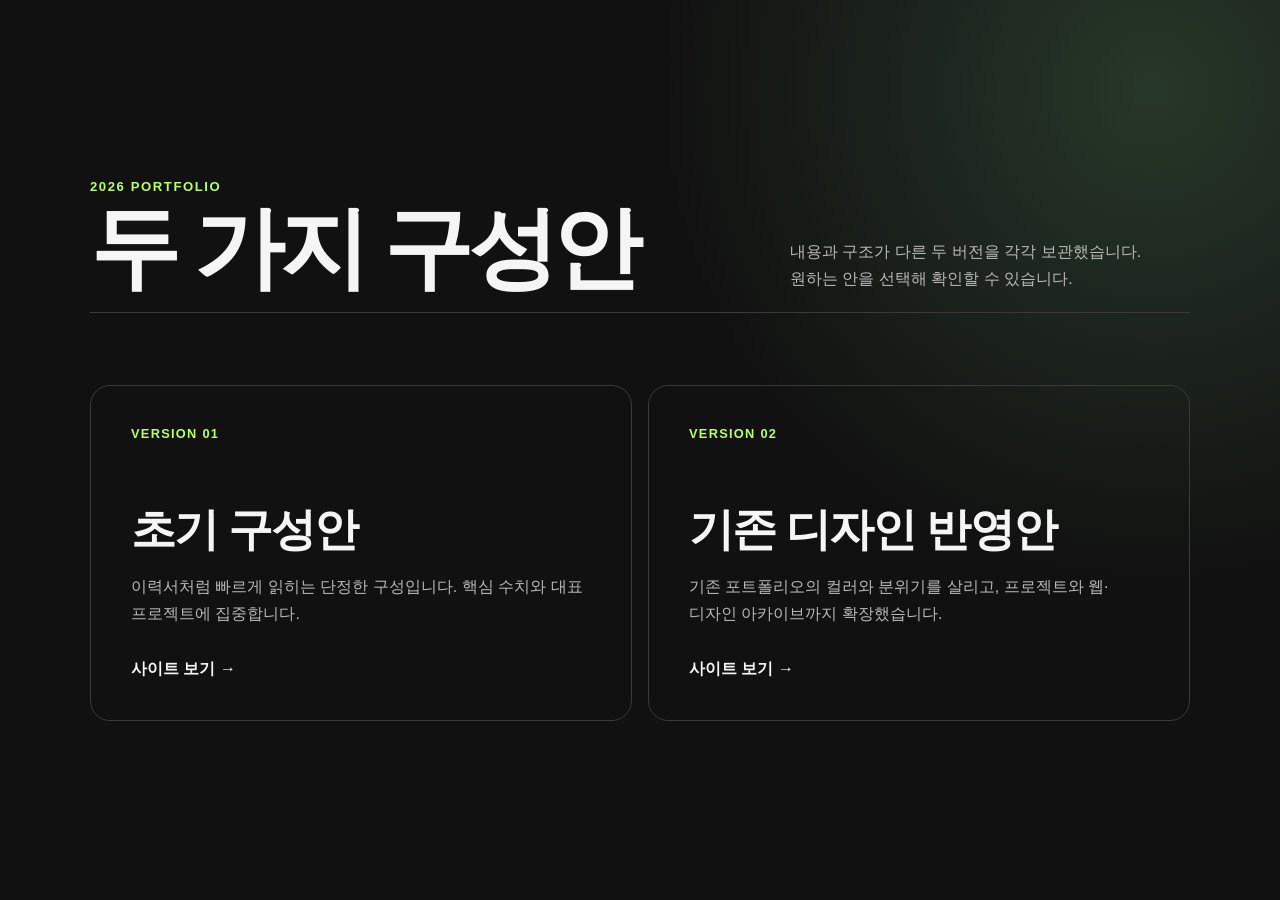
==== index.html @ 66e226ad "2026 포트폴리오 비교 버전 구성" ====
<!doctype html>
<html lang="ko">
<head>
  <meta charset="UTF-8">
  <meta name="viewport" content="width=device-width, initial-scale=1">
  <meta name="description" content="김소령의 2026 포트폴리오 시안 두 가지를 비교합니다.">
  <meta name="theme-color" content="#111111">
  <title>김소령 · 2026 포트폴리오 비교</title>
  <link rel="icon" type="image/svg+xml" href="data:image/svg+xml,%3Csvg xmlns='http://www.w3.org/2000/svg' viewBox='0 0 32 32'%3E%3Crect width='32' height='32' rx='7' fill='%23111111'/%3E%3Cpath d='M8 8h5v7l6-7h6l-8 9 8 7h-7l-5-5v5H8z' fill='%23b9ff66'/%3E%3C/svg%3E">
  <style>
    :root {
      color-scheme: dark;
      font-family: Pretendard, "Noto Sans KR", "Apple SD Gothic Neo", Arial, sans-serif;
      background: #111;
      color: #f5f5f5;
    }

    * { box-sizing: border-box; }

    body {
      min-height: 100vh;
      margin: 0;
      padding: clamp(1.5rem, 5vw, 5rem);
      display: grid;
      place-items: center;
      background: radial-gradient(circle at 90% 10%, #273729 0, transparent 35%), #111;
    }

    main { width: min(1100px, 100%); }

    header {
      display: flex;
      align-items: end;
      justify-content: space-between;
      gap: 2rem;
      margin-bottom: clamp(2rem, 6vw, 4.5rem);
      padding-bottom: 1.25rem;
      border-bottom: 1px solid #3a3a3a;
    }

    .label {
      margin: 0 0 .7rem;
      color: #b9ff66;
      font-size: .82rem;
      font-weight: 800;
      letter-spacing: .12em;
    }

    h1 {
      margin: 0;
      font-size: clamp(2.4rem, 7vw, 6rem);
      line-height: .98;
      letter-spacing: -.06em;
    }

    header > p {
      max-width: 25rem;
      margin: 0;
      color: #b8b8b8;
      line-height: 1.7;
      word-break: keep-all;
    }

    .versions {
      display: grid;
      grid-template-columns: repeat(2, minmax(0, 1fr));
      gap: 1rem;
    }

    .version {
      min-height: 21rem;
      padding: clamp(1.5rem, 4vw, 2.5rem);
      display: flex;
      flex-direction: column;
      border: 1px solid #3a3a3a;
      border-radius: 1.25rem;
      color: inherit;
      text-decoration: none;
      transition: transform .18s ease, border-color .18s ease, background-color .18s ease;
    }

    .version:hover,
    .version:focus-visible {
      transform: translateY(-4px);
      border-color: #b9ff66;
      background: #181d17;
      outline: none;
    }

    .version-number {
      margin: 0 0 auto;
      color: #b9ff66;
      font-size: .8rem;
      font-weight: 800;
      letter-spacing: .1em;
    }

    h2 {
      margin: 2rem 0 .8rem;
      font-size: clamp(1.6rem, 4vw, 2.8rem);
      letter-spacing: -.04em;
    }

    .version p:not(.version-number) {
      margin: 0;
      color: #b8b8b8;
      line-height: 1.7;
      word-break: keep-all;
    }

    .open {
      margin-top: 2rem;
      color: #f5f5f5;
      font-weight: 700;
    }

    @media (max-width: 720px) {
      header { align-items: start; flex-direction: column; }
      .versions { grid-template-columns: 1fr; }
      .version { min-height: 17rem; }
    }

    @media (prefers-reduced-motion: reduce) {
      .version { transition: none; }
    }
  </style>
</head>
<body>
  <main>
    <header>
      <div>
        <p class="label">2026 PORTFOLIO</p>
        <h1>두 가지 구성안</h1>
      </div>
      <p>내용과 구조가 다른 두 버전을 각각 보관했습니다. 원하는 안을 선택해 확인할 수 있습니다.</p>
    </header>

    <section class="versions" aria-label="포트폴리오 버전 선택">
      <a class="version" href="initial/">
        <p class="version-number">VERSION 01</p>
        <h2>초기 구성안</h2>
        <p>이력서처럼 빠르게 읽히는 단정한 구성입니다. 핵심 수치와 대표 프로젝트에 집중합니다.</p>
        <span class="open">사이트 보기 →</span>
      </a>

      <a class="version" href="classic/">
        <p class="version-number">VERSION 02</p>
        <h2>기존 디자인 반영안</h2>
        <p>기존 포트폴리오의 컬러와 분위기를 살리고, 프로젝트와 웹·디자인 아카이브까지 확장했습니다.</p>
        <span class="open">사이트 보기 →</span>
      </a>
    </section>
  </main>
</body>
</html>
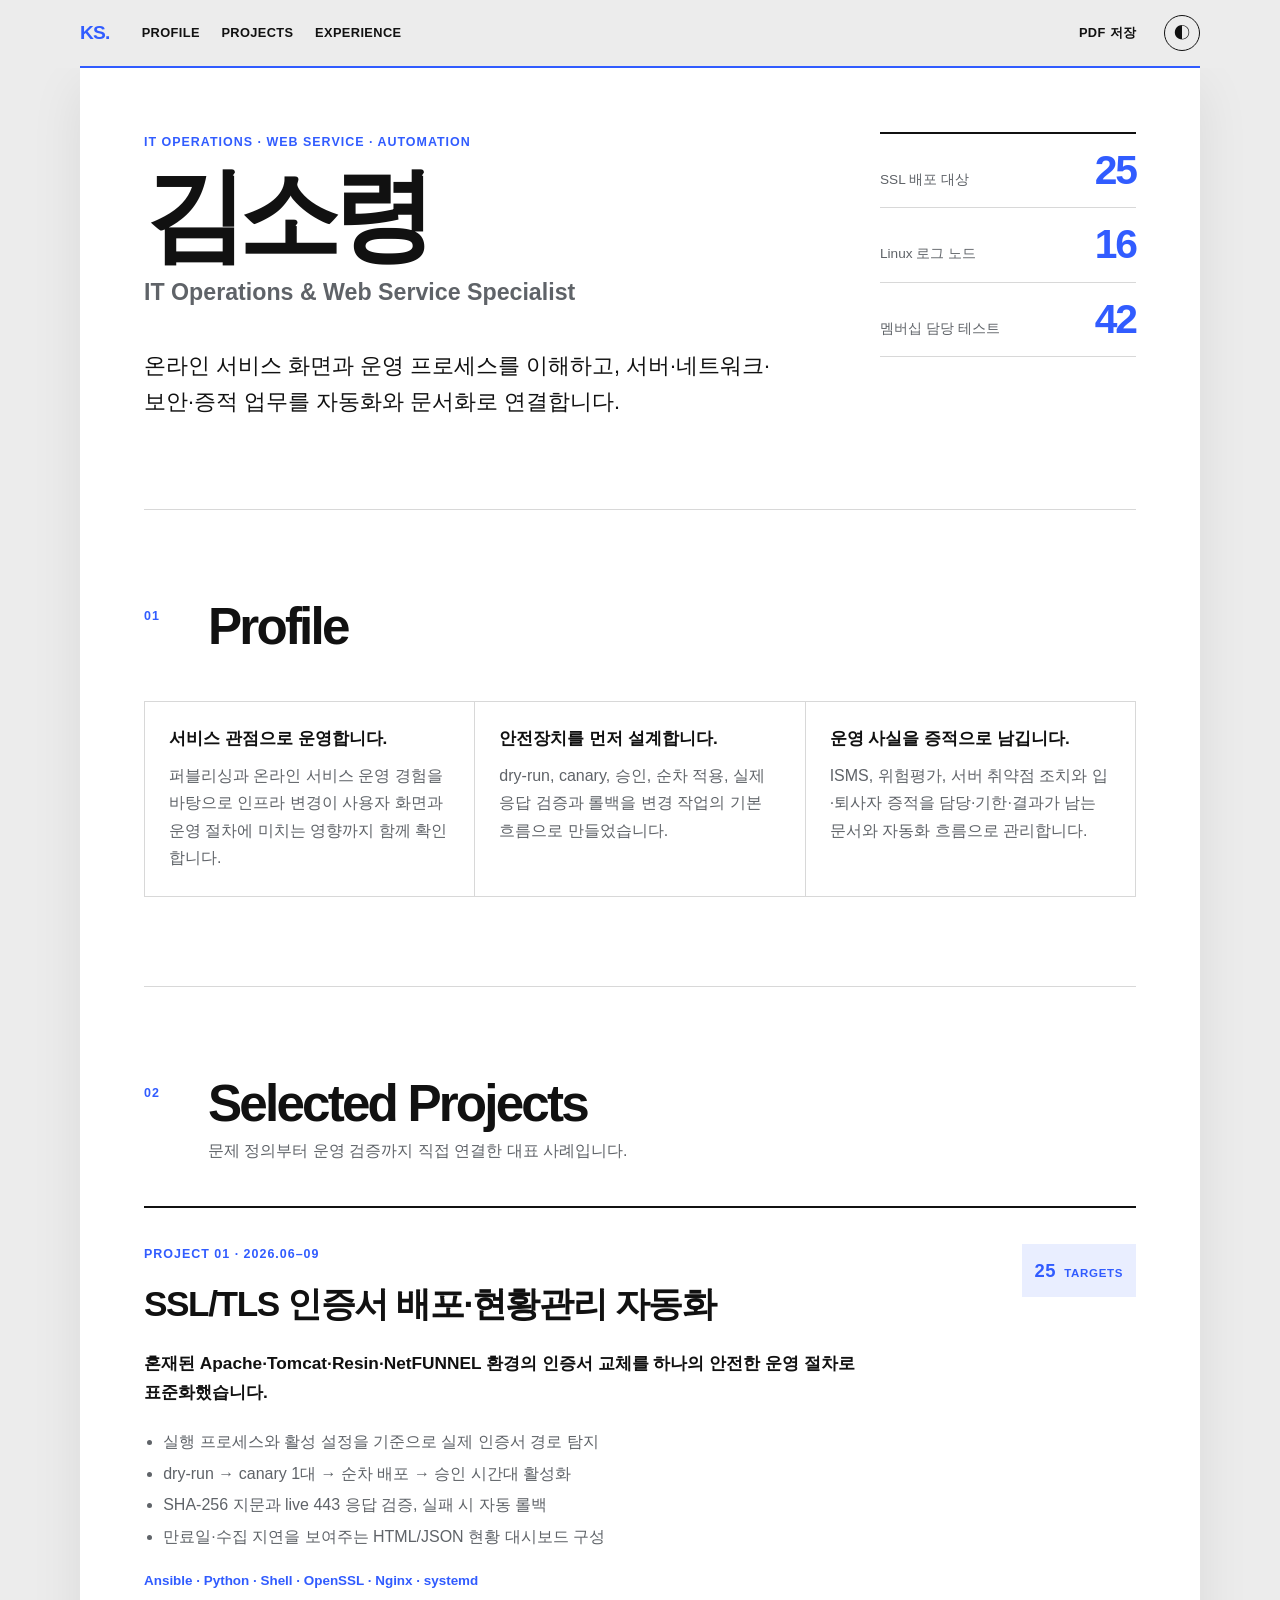
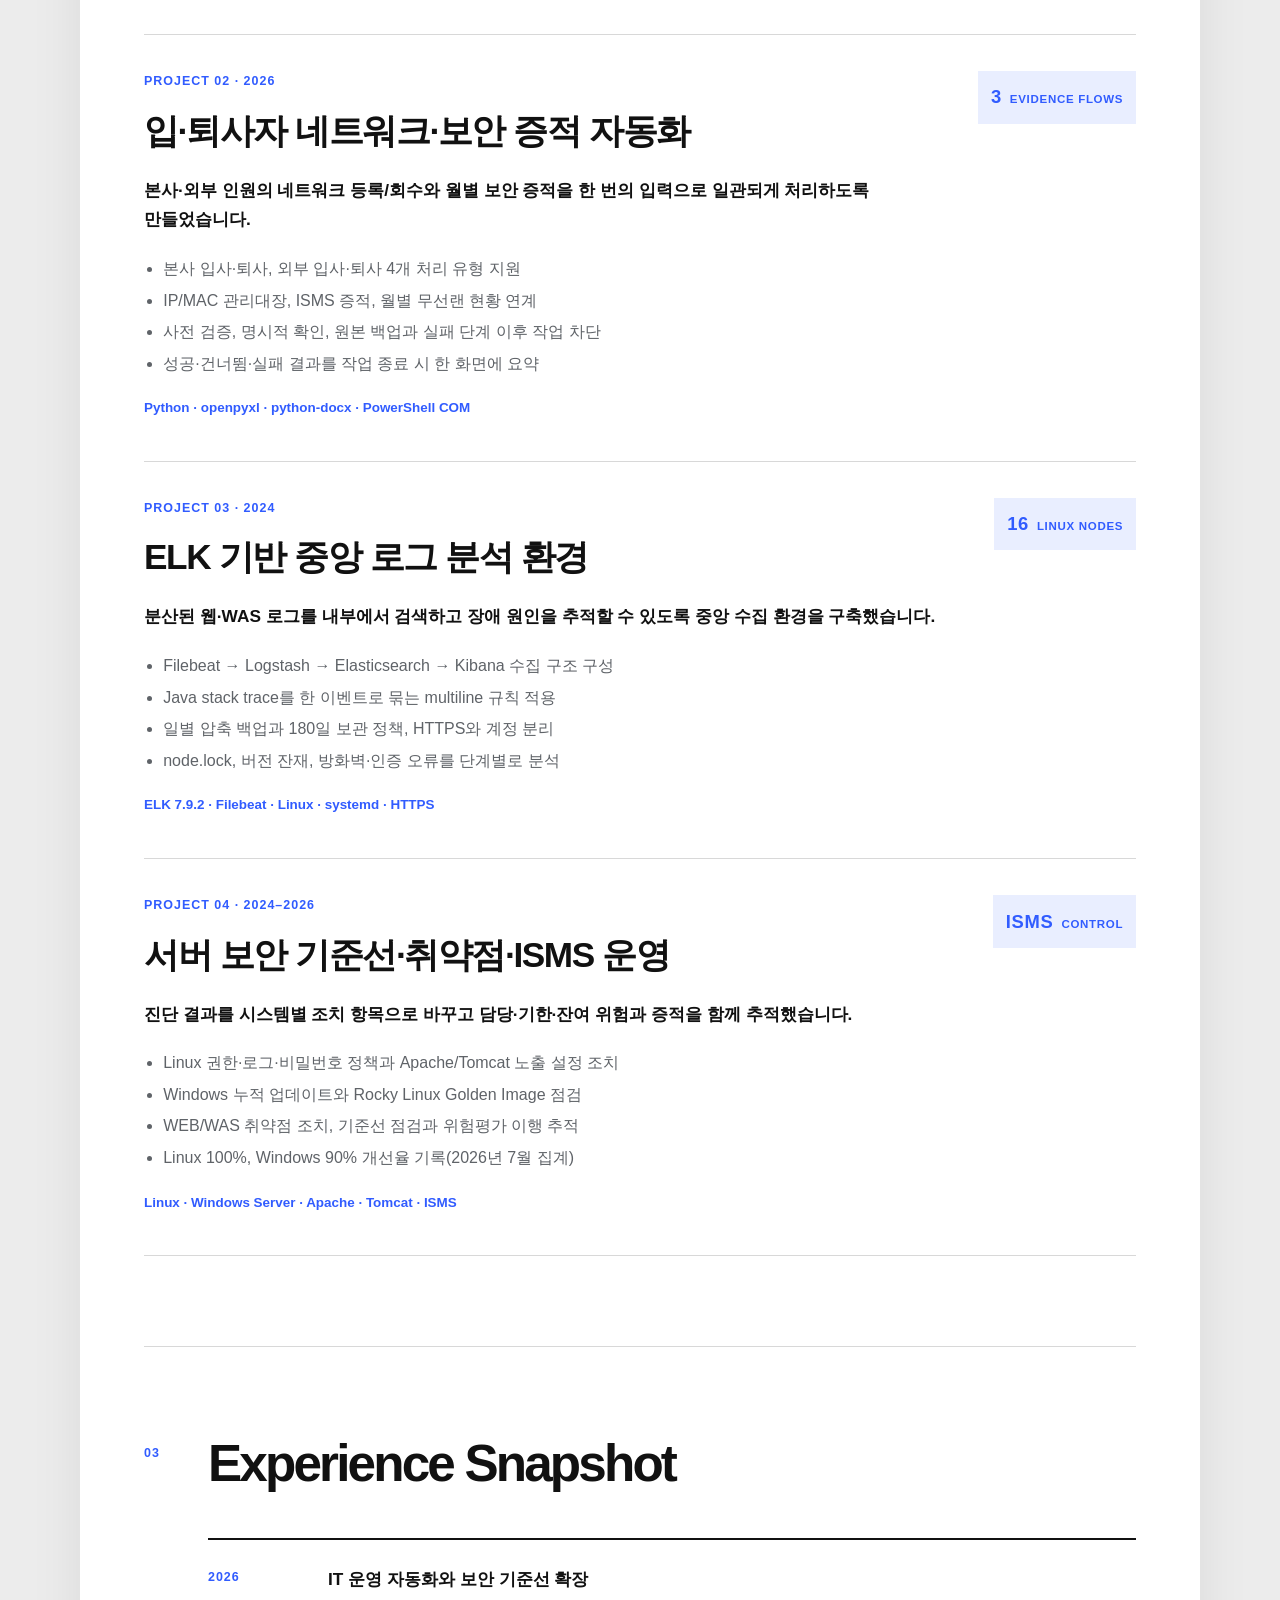
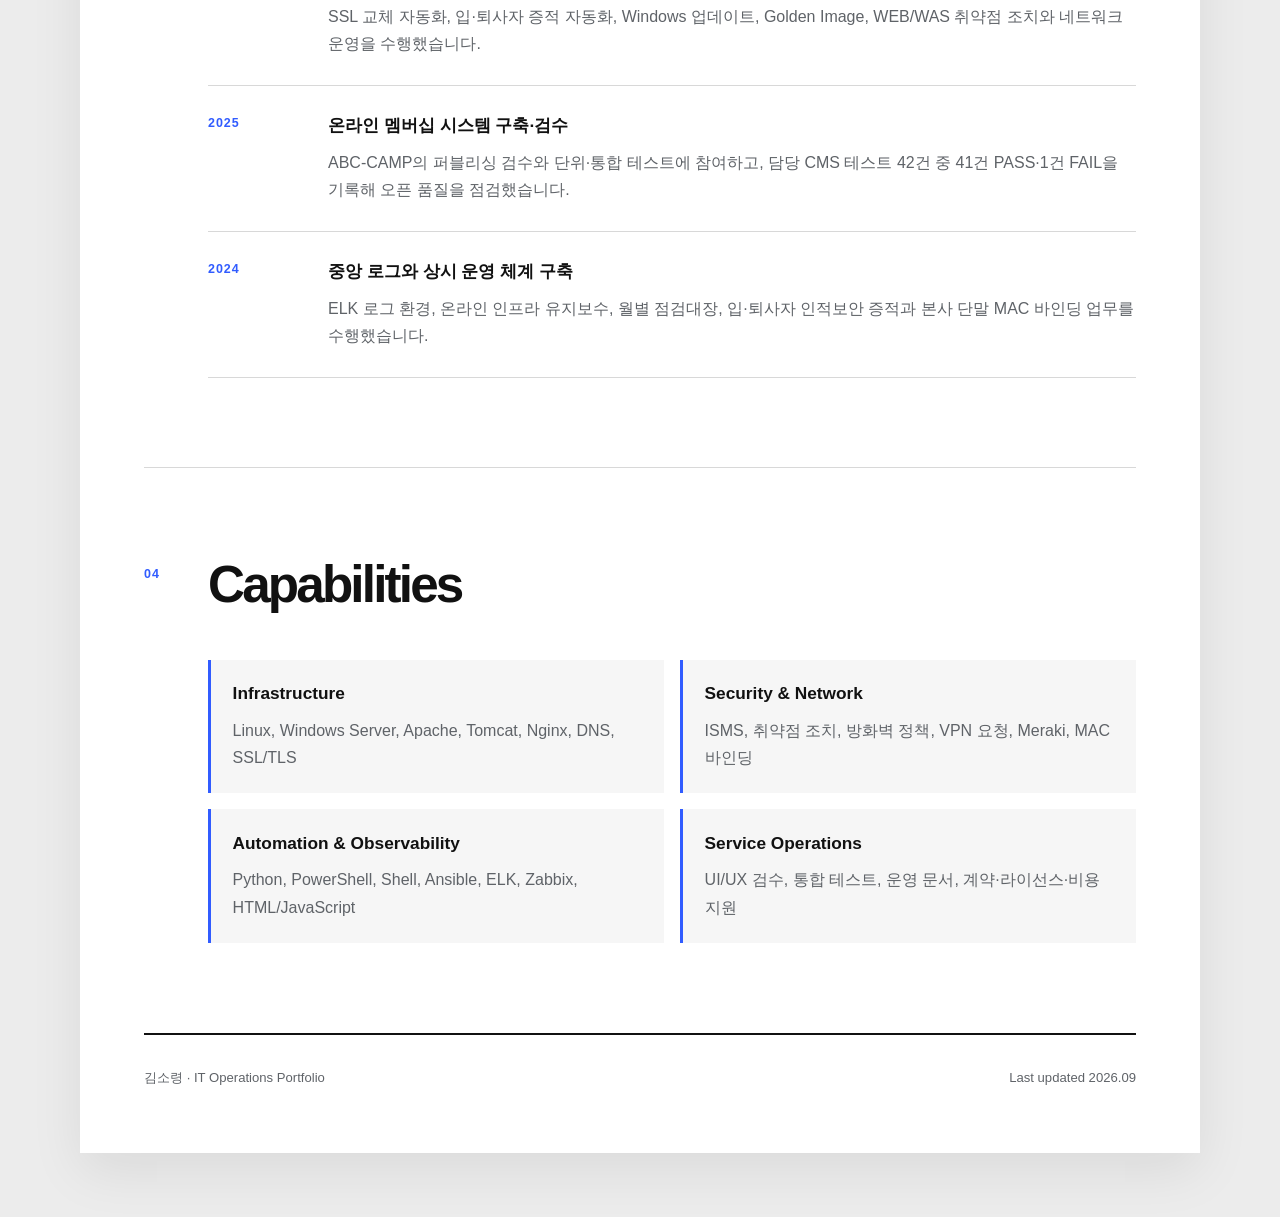
==== commit b1c562b4: "초기 구성안을 대표 포트폴리오로 변경" ====
--- a/index.html
+++ b/index.html
@@ -1,155 +1,269 @@
 <!doctype html>
 <html lang="ko">
-<head>
-  <meta charset="UTF-8">
-  <meta name="viewport" content="width=device-width, initial-scale=1">
-  <meta name="description" content="김소령의 2026 포트폴리오 시안 두 가지를 비교합니다.">
-  <meta name="theme-color" content="#111111">
-  <title>김소령 · 2026 포트폴리오 비교</title>
-  <link rel="icon" type="image/svg+xml" href="data:image/svg+xml,%3Csvg xmlns='http://www.w3.org/2000/svg' viewBox='0 0 32 32'%3E%3Crect width='32' height='32' rx='7' fill='%23111111'/%3E%3Cpath d='M8 8h5v7l6-7h6l-8 9 8 7h-7l-5-5v5H8z' fill='%23b9ff66'/%3E%3C/svg%3E">
-  <style>
-    :root {
-      color-scheme: dark;
-      font-family: Pretendard, "Noto Sans KR", "Apple SD Gothic Neo", Arial, sans-serif;
-      background: #111;
-      color: #f5f5f5;
-    }
-
-    * { box-sizing: border-box; }
-
-    body {
-      min-height: 100vh;
-      margin: 0;
-      padding: clamp(1.5rem, 5vw, 5rem);
-      display: grid;
-      place-items: center;
-      background: radial-gradient(circle at 90% 10%, #273729 0, transparent 35%), #111;
-    }
-
-    main { width: min(1100px, 100%); }
-
-    header {
-      display: flex;
-      align-items: end;
-      justify-content: space-between;
-      gap: 2rem;
-      margin-bottom: clamp(2rem, 6vw, 4.5rem);
-      padding-bottom: 1.25rem;
-      border-bottom: 1px solid #3a3a3a;
-    }
-
-    .label {
-      margin: 0 0 .7rem;
-      color: #b9ff66;
-      font-size: .82rem;
-      font-weight: 800;
-      letter-spacing: .12em;
-    }
-
-    h1 {
-      margin: 0;
-      font-size: clamp(2.4rem, 7vw, 6rem);
-      line-height: .98;
-      letter-spacing: -.06em;
-    }
-
-    header > p {
-      max-width: 25rem;
-      margin: 0;
-      color: #b8b8b8;
-      line-height: 1.7;
-      word-break: keep-all;
-    }
-
-    .versions {
-      display: grid;
-      grid-template-columns: repeat(2, minmax(0, 1fr));
-      gap: 1rem;
-    }
-
-    .version {
-      min-height: 21rem;
-      padding: clamp(1.5rem, 4vw, 2.5rem);
-      display: flex;
-      flex-direction: column;
-      border: 1px solid #3a3a3a;
-      border-radius: 1.25rem;
-      color: inherit;
-      text-decoration: none;
-      transition: transform .18s ease, border-color .18s ease, background-color .18s ease;
-    }
-
-    .version:hover,
-    .version:focus-visible {
-      transform: translateY(-4px);
-      border-color: #b9ff66;
-      background: #181d17;
-      outline: none;
-    }
-
-    .version-number {
-      margin: 0 0 auto;
-      color: #b9ff66;
-      font-size: .8rem;
-      font-weight: 800;
-      letter-spacing: .1em;
-    }
-
-    h2 {
-      margin: 2rem 0 .8rem;
-      font-size: clamp(1.6rem, 4vw, 2.8rem);
-      letter-spacing: -.04em;
-    }
-
-    .version p:not(.version-number) {
-      margin: 0;
-      color: #b8b8b8;
-      line-height: 1.7;
-      word-break: keep-all;
-    }
-
-    .open {
-      margin-top: 2rem;
-      color: #f5f5f5;
-      font-weight: 700;
-    }
-
-    @media (max-width: 720px) {
-      header { align-items: start; flex-direction: column; }
-      .versions { grid-template-columns: 1fr; }
-      .version { min-height: 17rem; }
-    }
-
-    @media (prefers-reduced-motion: reduce) {
-      .version { transition: none; }
-    }
-  </style>
-</head>
-<body>
-  <main>
-    <header>
-      <div>
-        <p class="label">2026 PORTFOLIO</p>
-        <h1>두 가지 구성안</h1>
-      </div>
-      <p>내용과 구조가 다른 두 버전을 각각 보관했습니다. 원하는 안을 선택해 확인할 수 있습니다.</p>
+  <head>
+    <meta charset="UTF-8" />
+    <meta name="viewport" content="width=device-width, initial-scale=1" />
+    <meta
+      name="description"
+      content="온라인 서비스와 운영 인프라를 연결하는 김소령의 이력서 및 프로젝트 포트폴리오"
+    />
+    <meta name="theme-color" content="#315cff" />
+    <title>김소령 — IT Operations Portfolio</title>
+    <link
+      rel="icon"
+      type="image/svg+xml"
+      href="data:image/svg+xml,%3Csvg xmlns='http://www.w3.org/2000/svg' viewBox='0 0 32 32'%3E%3Crect width='32' height='32' rx='4' fill='%23315cff'/%3E%3Cpath d='M8 8h5v7l6-7h6l-8 9 8 7h-7l-5-5v5H8z' fill='white'/%3E%3C/svg%3E"
+    />
+    <link rel="stylesheet" href="styles.css" />
+    <script src="script.js" defer></script>
+  </head>
+  <body>
+    <a class="skip-link" href="#main">본문으로 바로가기</a>
+
+    <header class="site-header">
+      <nav class="nav" aria-label="주요 메뉴">
+        <a class="wordmark" href="#top" aria-label="김소령 포트폴리오 홈">KS.</a>
+        <div class="nav-links">
+          <a href="#profile">PROFILE</a>
+          <a href="#projects">PROJECTS</a>
+          <a href="#experience">EXPERIENCE</a>
+        </div>
+        <div class="nav-actions">
+          <button class="text-button" id="print-button" type="button">PDF 저장</button>
+          <button
+            class="icon-button"
+            id="theme-toggle"
+            type="button"
+            aria-label="어두운 테마로 전환"
+            aria-pressed="false"
+          >
+            <span aria-hidden="true">◐</span>
+          </button>
+        </div>
+      </nav>
     </header>
 
-    <section class="versions" aria-label="포트폴리오 버전 선택">
-      <a class="version" href="initial/">
-        <p class="version-number">VERSION 01</p>
-        <h2>초기 구성안</h2>
-        <p>이력서처럼 빠르게 읽히는 단정한 구성입니다. 핵심 수치와 대표 프로젝트에 집중합니다.</p>
-        <span class="open">사이트 보기 →</span>
-      </a>
-
-      <a class="version" href="classic/">
-        <p class="version-number">VERSION 02</p>
-        <h2>기존 디자인 반영안</h2>
-        <p>기존 포트폴리오의 컬러와 분위기를 살리고, 프로젝트와 웹·디자인 아카이브까지 확장했습니다.</p>
-        <span class="open">사이트 보기 →</span>
-      </a>
-    </section>
-  </main>
-</body>
+    <main class="resume" id="main">
+      <section class="hero" id="top" aria-labelledby="hero-title">
+        <div class="hero-copy">
+          <p class="eyebrow">IT OPERATIONS · WEB SERVICE · AUTOMATION</p>
+          <h1 id="hero-title">김소령</h1>
+          <p class="role">IT Operations &amp; Web Service Specialist</p>
+          <p class="lead">
+            온라인 서비스 화면과 운영 프로세스를 이해하고, 서버·네트워크·보안·증적 업무를
+            자동화와 문서화로 연결합니다.
+          </p>
+        </div>
+
+        <dl class="metrics" aria-label="주요 프로젝트 수치">
+          <div>
+            <dt>SSL 배포 대상</dt>
+            <dd>25</dd>
+          </div>
+          <div>
+            <dt>Linux 로그 노드</dt>
+            <dd>16</dd>
+          </div>
+          <div>
+            <dt>멤버십 담당 테스트</dt>
+            <dd>42</dd>
+          </div>
+        </dl>
+      </section>
+
+      <section class="section profile" id="profile" aria-labelledby="profile-title">
+        <div class="section-heading">
+          <p class="section-index">01</p>
+          <h2 id="profile-title">Profile</h2>
+        </div>
+        <div class="profile-statements">
+          <article>
+            <h3>서비스 관점으로 운영합니다.</h3>
+            <p>
+              퍼블리싱과 온라인 서비스 운영 경험을 바탕으로 인프라 변경이 사용자 화면과
+              운영 절차에 미치는 영향까지 함께 확인합니다.
+            </p>
+          </article>
+          <article>
+            <h3>안전장치를 먼저 설계합니다.</h3>
+            <p>
+              dry-run, canary, 승인, 순차 적용, 실제 응답 검증과 롤백을 변경 작업의 기본
+              흐름으로 만들었습니다.
+            </p>
+          </article>
+          <article>
+            <h3>운영 사실을 증적으로 남깁니다.</h3>
+            <p>
+              ISMS, 위험평가, 서버 취약점 조치와 입·퇴사자 증적을 담당·기한·결과가 남는
+              문서와 자동화 흐름으로 관리합니다.
+            </p>
+          </article>
+        </div>
+      </section>
+
+      <section class="section" id="projects" aria-labelledby="projects-title">
+        <div class="section-heading">
+          <p class="section-index">02</p>
+          <h2 id="projects-title">Selected Projects</h2>
+          <p>문제 정의부터 운영 검증까지 직접 연결한 대표 사례입니다.</p>
+        </div>
+
+        <div class="project-list">
+          <article class="project" data-project>
+            <header class="project-header">
+              <div>
+                <p class="project-number">PROJECT 01 · 2026.06–09</p>
+                <h3>SSL/TLS 인증서 배포·현황관리 자동화</h3>
+              </div>
+              <p class="project-metric"><strong>25</strong> TARGETS</p>
+            </header>
+            <p class="project-summary">
+              혼재된 Apache·Tomcat·Resin·NetFUNNEL 환경의 인증서 교체를 하나의 안전한
+              운영 절차로 표준화했습니다.
+            </p>
+            <ul>
+              <li>실행 프로세스와 활성 설정을 기준으로 실제 인증서 경로 탐지</li>
+              <li>dry-run → canary 1대 → 순차 배포 → 승인 시간대 활성화</li>
+              <li>SHA-256 지문과 live 443 응답 검증, 실패 시 자동 롤백</li>
+              <li>만료일·수집 지연을 보여주는 HTML/JSON 현황 대시보드 구성</li>
+            </ul>
+            <p class="stack">Ansible · Python · Shell · OpenSSL · Nginx · systemd</p>
+          </article>
+
+          <article class="project" data-project>
+            <header class="project-header">
+              <div>
+                <p class="project-number">PROJECT 02 · 2026</p>
+                <h3>입·퇴사자 네트워크·보안 증적 자동화</h3>
+              </div>
+              <p class="project-metric"><strong>3</strong> EVIDENCE FLOWS</p>
+            </header>
+            <p class="project-summary">
+              본사·외부 인원의 네트워크 등록/회수와 월별 보안 증적을 한 번의 입력으로
+              일관되게 처리하도록 만들었습니다.
+            </p>
+            <ul>
+              <li>본사 입사·퇴사, 외부 입사·퇴사 4개 처리 유형 지원</li>
+              <li>IP/MAC 관리대장, ISMS 증적, 월별 무선랜 현황 연계</li>
+              <li>사전 검증, 명시적 확인, 원본 백업과 실패 단계 이후 작업 차단</li>
+              <li>성공·건너뜀·실패 결과를 작업 종료 시 한 화면에 요약</li>
+            </ul>
+            <p class="stack">Python · openpyxl · python-docx · PowerShell COM</p>
+          </article>
+
+          <article class="project" data-project>
+            <header class="project-header">
+              <div>
+                <p class="project-number">PROJECT 03 · 2024</p>
+                <h3>ELK 기반 중앙 로그 분석 환경</h3>
+              </div>
+              <p class="project-metric"><strong>16</strong> LINUX NODES</p>
+            </header>
+            <p class="project-summary">
+              분산된 웹·WAS 로그를 내부에서 검색하고 장애 원인을 추적할 수 있도록 중앙
+              수집 환경을 구축했습니다.
+            </p>
+            <ul>
+              <li>Filebeat → Logstash → Elasticsearch → Kibana 수집 구조 구성</li>
+              <li>Java stack trace를 한 이벤트로 묶는 multiline 규칙 적용</li>
+              <li>일별 압축 백업과 180일 보관 정책, HTTPS와 계정 분리</li>
+              <li>node.lock, 버전 잔재, 방화벽·인증 오류를 단계별로 분석</li>
+            </ul>
+            <p class="stack">ELK 7.9.2 · Filebeat · Linux · systemd · HTTPS</p>
+          </article>
+
+          <article class="project" data-project>
+            <header class="project-header">
+              <div>
+                <p class="project-number">PROJECT 04 · 2024–2026</p>
+                <h3>서버 보안 기준선·취약점·ISMS 운영</h3>
+              </div>
+              <p class="project-metric"><strong>ISMS</strong> CONTROL</p>
+            </header>
+            <p class="project-summary">
+              진단 결과를 시스템별 조치 항목으로 바꾸고 담당·기한·잔여 위험과 증적을
+              함께 추적했습니다.
+            </p>
+            <ul>
+              <li>Linux 권한·로그·비밀번호 정책과 Apache/Tomcat 노출 설정 조치</li>
+              <li>Windows 누적 업데이트와 Rocky Linux Golden Image 점검</li>
+              <li>WEB/WAS 취약점 조치, 기준선 점검과 위험평가 이행 추적</li>
+              <li>Linux 100%, Windows 90% 개선율 기록(2026년 7월 집계)</li>
+            </ul>
+            <p class="stack">Linux · Windows Server · Apache · Tomcat · ISMS</p>
+          </article>
+        </div>
+      </section>
+
+      <section class="section" id="experience" aria-labelledby="experience-title">
+        <div class="section-heading">
+          <p class="section-index">03</p>
+          <h2 id="experience-title">Experience Snapshot</h2>
+        </div>
+
+        <div class="timeline">
+          <article>
+            <p class="timeline-date">2026</p>
+            <div>
+              <h3>IT 운영 자동화와 보안 기준선 확장</h3>
+              <p>
+                SSL 교체 자동화, 입·퇴사자 증적 자동화, Windows 업데이트, Golden Image,
+                WEB/WAS 취약점 조치와 네트워크 운영을 수행했습니다.
+              </p>
+            </div>
+          </article>
+          <article>
+            <p class="timeline-date">2025</p>
+            <div>
+              <h3>온라인 멤버십 시스템 구축·검수</h3>
+              <p>
+                ABC-CAMP의 퍼블리싱 검수와 단위·통합 테스트에 참여하고, 담당 CMS 테스트
+                42건 중 41건 PASS·1건 FAIL을 기록해 오픈 품질을 점검했습니다.
+              </p>
+            </div>
+          </article>
+          <article>
+            <p class="timeline-date">2024</p>
+            <div>
+              <h3>중앙 로그와 상시 운영 체계 구축</h3>
+              <p>
+                ELK 로그 환경, 온라인 인프라 유지보수, 월별 점검대장, 입·퇴사자 인적보안
+                증적과 본사 단말 MAC 바인딩 업무를 수행했습니다.
+              </p>
+            </div>
+          </article>
+        </div>
+      </section>
+
+      <section class="section capabilities" aria-labelledby="capabilities-title">
+        <div class="section-heading">
+          <p class="section-index">04</p>
+          <h2 id="capabilities-title">Capabilities</h2>
+        </div>
+        <div class="capability-grid">
+          <article>
+            <h3>Infrastructure</h3>
+            <p>Linux, Windows Server, Apache, Tomcat, Nginx, DNS, SSL/TLS</p>
+          </article>
+          <article>
+            <h3>Security &amp; Network</h3>
+            <p>ISMS, 취약점 조치, 방화벽 정책, VPN 요청, Meraki, MAC 바인딩</p>
+          </article>
+          <article>
+            <h3>Automation &amp; Observability</h3>
+            <p>Python, PowerShell, Shell, Ansible, ELK, Zabbix, HTML/JavaScript</p>
+          </article>
+          <article>
+            <h3>Service Operations</h3>
+            <p>UI/UX 검수, 통합 테스트, 운영 문서, 계약·라이선스·비용 지원</p>
+          </article>
+        </div>
+      </section>
+
+      <footer class="footer">
+        <p>김소령 · IT Operations Portfolio</p>
+        <p>Last updated 2026.09</p>
+      </footer>
+    </main>
+  </body>
 </html>
--- a/styles.css
+++ b/styles.css
@@ -0,0 +1,544 @@
+:root {
+  color-scheme: light;
+  --accent: #315cff;
+  --accent-soft: #e9eeff;
+  --bg: #ececec;
+  --paper: #ffffff;
+  --ink: #111111;
+  --muted: #5f6368;
+  --line: #d8d8d8;
+  --surface: #f6f6f6;
+  --shadow: 0 18px 50px rgb(0 0 0 / 0.08);
+  font-family: Pretendard, "Noto Sans KR", "Apple SD Gothic Neo", Arial, sans-serif;
+}
+
+:root[data-theme="dark"] {
+  color-scheme: dark;
+  --accent: #7b9aff;
+  --accent-soft: #1d2c5c;
+  --bg: #121212;
+  --paper: #1a1a1a;
+  --ink: #f5f5f5;
+  --muted: #b5b5b5;
+  --line: #3b3b3b;
+  --surface: #242424;
+  --shadow: 0 18px 50px rgb(0 0 0 / 0.3);
+}
+
+* {
+  box-sizing: border-box;
+}
+
+html {
+  scroll-behavior: smooth;
+}
+
+body {
+  margin: 0;
+  background: var(--bg);
+  color: var(--ink);
+  font-size: 16px;
+  line-height: 1.72;
+  transition: background-color 160ms ease, color 160ms ease;
+}
+
+button,
+a {
+  color: inherit;
+}
+
+a {
+  text-decoration-thickness: 1px;
+  text-underline-offset: 0.3em;
+}
+
+button {
+  font: inherit;
+}
+
+.skip-link {
+  position: fixed;
+  left: 1rem;
+  top: 1rem;
+  z-index: 20;
+  padding: 0.65rem 0.9rem;
+  background: var(--ink);
+  color: var(--paper);
+  transform: translateY(-180%);
+}
+
+.skip-link:focus {
+  transform: translateY(0);
+}
+
+.site-header {
+  position: sticky;
+  top: 0;
+  z-index: 10;
+  background: color-mix(in srgb, var(--bg) 88%, transparent);
+  backdrop-filter: blur(14px);
+}
+
+.nav {
+  width: min(1120px, calc(100% - 2rem));
+  min-height: 4.25rem;
+  margin: 0 auto;
+  display: grid;
+  grid-template-columns: auto 1fr auto;
+  align-items: center;
+  gap: 2rem;
+  border-bottom: 2px solid var(--accent);
+}
+
+.wordmark {
+  color: var(--accent);
+  font-size: 1.2rem;
+  font-weight: 800;
+  text-decoration: none;
+  letter-spacing: -0.04em;
+}
+
+.nav-links,
+.nav-actions {
+  display: flex;
+  align-items: center;
+  gap: 1.35rem;
+}
+
+.nav-links a,
+.text-button {
+  border: 0;
+  background: transparent;
+  font-size: 0.8rem;
+  font-weight: 700;
+  letter-spacing: 0.03em;
+  text-decoration: none;
+  cursor: pointer;
+}
+
+.nav-links a:hover,
+.nav-links a:focus-visible,
+.text-button:hover,
+.text-button:focus-visible {
+  color: var(--accent);
+  text-decoration: underline;
+}
+
+.nav-actions {
+  justify-content: flex-end;
+}
+
+.icon-button {
+  width: 2.25rem;
+  height: 2.25rem;
+  border: 1px solid var(--ink);
+  border-radius: 50%;
+  background: transparent;
+  cursor: pointer;
+}
+
+.icon-button:hover,
+.icon-button:focus-visible {
+  border-color: var(--accent);
+  color: var(--accent);
+}
+
+.resume {
+  width: min(1120px, calc(100% - 2rem));
+  margin: 0 auto 4rem;
+  padding: clamp(2rem, 5vw, 5.5rem);
+  background: var(--paper);
+  box-shadow: var(--shadow);
+}
+
+.hero {
+  display: grid;
+  grid-template-columns: minmax(0, 1.5fr) minmax(16rem, 0.55fr);
+  gap: clamp(2rem, 6vw, 5rem);
+  padding-bottom: clamp(3rem, 7vw, 5.75rem);
+}
+
+.eyebrow,
+.project-number,
+.section-index,
+.timeline-date {
+  margin: 0 0 0.75rem;
+  color: var(--accent);
+  font-size: 0.78rem;
+  font-weight: 800;
+  letter-spacing: 0.08em;
+}
+
+h1,
+h2,
+h3,
+p {
+  margin-top: 0;
+}
+
+h1 {
+  margin-bottom: 0.45rem;
+  font-size: clamp(3.4rem, 8vw, 7.25rem);
+  line-height: 0.98;
+  letter-spacing: -0.075em;
+}
+
+.role {
+  margin-bottom: 2.2rem;
+  color: var(--muted);
+  font-size: clamp(1.15rem, 2vw, 1.45rem);
+  font-weight: 600;
+}
+
+.lead {
+  max-width: 43rem;
+  margin-bottom: 0;
+  font-size: clamp(1.1rem, 2vw, 1.35rem);
+  line-height: 1.65;
+  word-break: keep-all;
+}
+
+.metrics {
+  margin: 0;
+  padding: 0;
+  border-top: 2px solid var(--ink);
+}
+
+.metrics div {
+  display: flex;
+  align-items: baseline;
+  justify-content: space-between;
+  gap: 1rem;
+  padding: 1rem 0;
+  border-bottom: 1px solid var(--line);
+}
+
+.metrics dt {
+  color: var(--muted);
+  font-size: 0.85rem;
+}
+
+.metrics dd {
+  margin: 0;
+  color: var(--accent);
+  font-size: 2.55rem;
+  font-weight: 800;
+  line-height: 1;
+  letter-spacing: -0.05em;
+}
+
+.section {
+  padding: clamp(3rem, 7vw, 5.75rem) 0;
+  border-top: 1px solid var(--line);
+  scroll-margin-top: 5.5rem;
+}
+
+.section-heading {
+  display: grid;
+  grid-template-columns: 3rem minmax(0, 1fr);
+  column-gap: 1rem;
+  margin-bottom: 2.6rem;
+}
+
+.section-heading .section-index {
+  grid-row: 1 / span 2;
+  padding-top: 0.4rem;
+}
+
+.section-heading h2 {
+  margin-bottom: 0.4rem;
+  font-size: clamp(2rem, 4vw, 3.4rem);
+  line-height: 1.05;
+  letter-spacing: -0.055em;
+}
+
+.section-heading > p:last-child:not(.section-index) {
+  margin-bottom: 0;
+  color: var(--muted);
+}
+
+.profile-statements {
+  display: grid;
+  grid-template-columns: repeat(3, 1fr);
+  gap: 1px;
+  background: var(--line);
+  border: 1px solid var(--line);
+}
+
+.profile-statements article {
+  padding: 1.5rem;
+  background: var(--paper);
+}
+
+.profile-statements h3,
+.project h3,
+.timeline h3,
+.capability-grid h3 {
+  margin-bottom: 0.65rem;
+  font-size: 1.08rem;
+  line-height: 1.45;
+  word-break: keep-all;
+}
+
+.profile-statements p,
+.capability-grid p {
+  margin-bottom: 0;
+  color: var(--muted);
+}
+
+.project-list {
+  border-top: 2px solid var(--ink);
+}
+
+.project {
+  padding: 2.25rem 0 2.6rem;
+  border-bottom: 1px solid var(--line);
+}
+
+.project-header {
+  display: grid;
+  grid-template-columns: minmax(0, 1fr) auto;
+  gap: 1.5rem;
+  align-items: start;
+}
+
+.project-header h3 {
+  margin-bottom: 0;
+  font-size: clamp(1.45rem, 3vw, 2.2rem);
+  letter-spacing: -0.04em;
+}
+
+.project-metric {
+  margin: 0;
+  padding: 0.65rem 0.8rem;
+  background: var(--accent-soft);
+  color: var(--accent);
+  font-size: 0.72rem;
+  font-weight: 800;
+  letter-spacing: 0.06em;
+  white-space: nowrap;
+}
+
+.project-metric strong {
+  margin-right: 0.25rem;
+  font-size: 1.15rem;
+}
+
+.project-summary {
+  max-width: 50rem;
+  margin: 1.25rem 0;
+  font-size: 1.08rem;
+  font-weight: 600;
+  word-break: keep-all;
+}
+
+.project ul {
+  margin: 0 0 1.2rem;
+  padding-left: 1.2rem;
+  color: var(--muted);
+}
+
+.project li + li {
+  margin-top: 0.25rem;
+}
+
+.stack {
+  margin-bottom: 0;
+  color: var(--accent);
+  font-size: 0.84rem;
+  font-weight: 700;
+}
+
+.timeline {
+  margin-left: 4rem;
+  border-top: 2px solid var(--ink);
+}
+
+.timeline article {
+  display: grid;
+  grid-template-columns: 6rem minmax(0, 1fr);
+  gap: 1.5rem;
+  padding: 1.7rem 0;
+  border-bottom: 1px solid var(--line);
+}
+
+.timeline p:last-child {
+  margin-bottom: 0;
+  color: var(--muted);
+}
+
+.capability-grid {
+  display: grid;
+  grid-template-columns: repeat(2, 1fr);
+  gap: 1rem;
+  margin-left: 4rem;
+}
+
+.capability-grid article {
+  padding: 1.35rem;
+  background: var(--surface);
+  border-left: 3px solid var(--accent);
+}
+
+.footer {
+  display: flex;
+  justify-content: space-between;
+  gap: 1rem;
+  padding-top: 2rem;
+  border-top: 2px solid var(--ink);
+  color: var(--muted);
+  font-size: 0.82rem;
+}
+
+.footer p {
+  margin-bottom: 0;
+}
+
+@media (max-width: 760px) {
+  .site-header {
+    position: static;
+  }
+
+  .nav {
+    grid-template-columns: auto 1fr auto;
+    gap: 0.75rem;
+  }
+
+  .nav-links {
+    justify-content: center;
+    gap: 0.85rem;
+  }
+
+  .nav-links a {
+    font-size: 0.68rem;
+  }
+
+  .text-button {
+    display: none;
+  }
+
+  .resume {
+    width: 100%;
+    margin-bottom: 0;
+    padding: 2.25rem 1.25rem;
+    box-shadow: none;
+  }
+
+  .hero {
+    grid-template-columns: 1fr;
+  }
+
+  .metrics {
+    display: grid;
+    grid-template-columns: repeat(3, 1fr);
+  }
+
+  .metrics div {
+    display: block;
+    padding-right: 0.6rem;
+  }
+
+  .metrics dt {
+    min-height: 2.8rem;
+    line-height: 1.35;
+  }
+
+  .metrics dd {
+    margin-top: 0.45rem;
+    font-size: 2rem;
+  }
+
+  .profile-statements,
+  .capability-grid {
+    grid-template-columns: 1fr;
+  }
+
+  .profile-statements,
+  .timeline,
+  .capability-grid {
+    margin-left: 0;
+  }
+
+  .project-header {
+    grid-template-columns: 1fr;
+  }
+
+  .project-metric {
+    justify-self: start;
+  }
+
+  .timeline article {
+    grid-template-columns: 4.5rem minmax(0, 1fr);
+    gap: 0.75rem;
+  }
+}
+
+@media (max-width: 480px) {
+  .wordmark {
+    display: none;
+  }
+
+  .nav {
+    grid-template-columns: 1fr auto;
+  }
+
+  .nav-links {
+    justify-content: flex-start;
+  }
+
+  .section-heading {
+    grid-template-columns: 2.25rem minmax(0, 1fr);
+  }
+}
+
+@media print {
+  :root {
+    --paper: #ffffff;
+    --ink: #000000;
+    --muted: #444444;
+    --line: #d6d6d6;
+    --surface: #f3f3f3;
+  }
+
+  @page {
+    size: A4;
+    margin: 14mm;
+  }
+
+  body {
+    background: #ffffff;
+    font-size: 10pt;
+  }
+
+  .site-header,
+  .skip-link {
+    display: none;
+  }
+
+  .resume {
+    width: auto;
+    margin: 0;
+    padding: 0;
+    box-shadow: none;
+  }
+
+  .hero,
+  .section {
+    padding: 0 0 10mm;
+  }
+
+  .project,
+  .timeline article,
+  .capability-grid article {
+    break-inside: avoid;
+  }
+
+  .project-list,
+  .timeline {
+    border-top-width: 1px;
+  }
+
+  .footer {
+    margin-top: 8mm;
+  }
+}
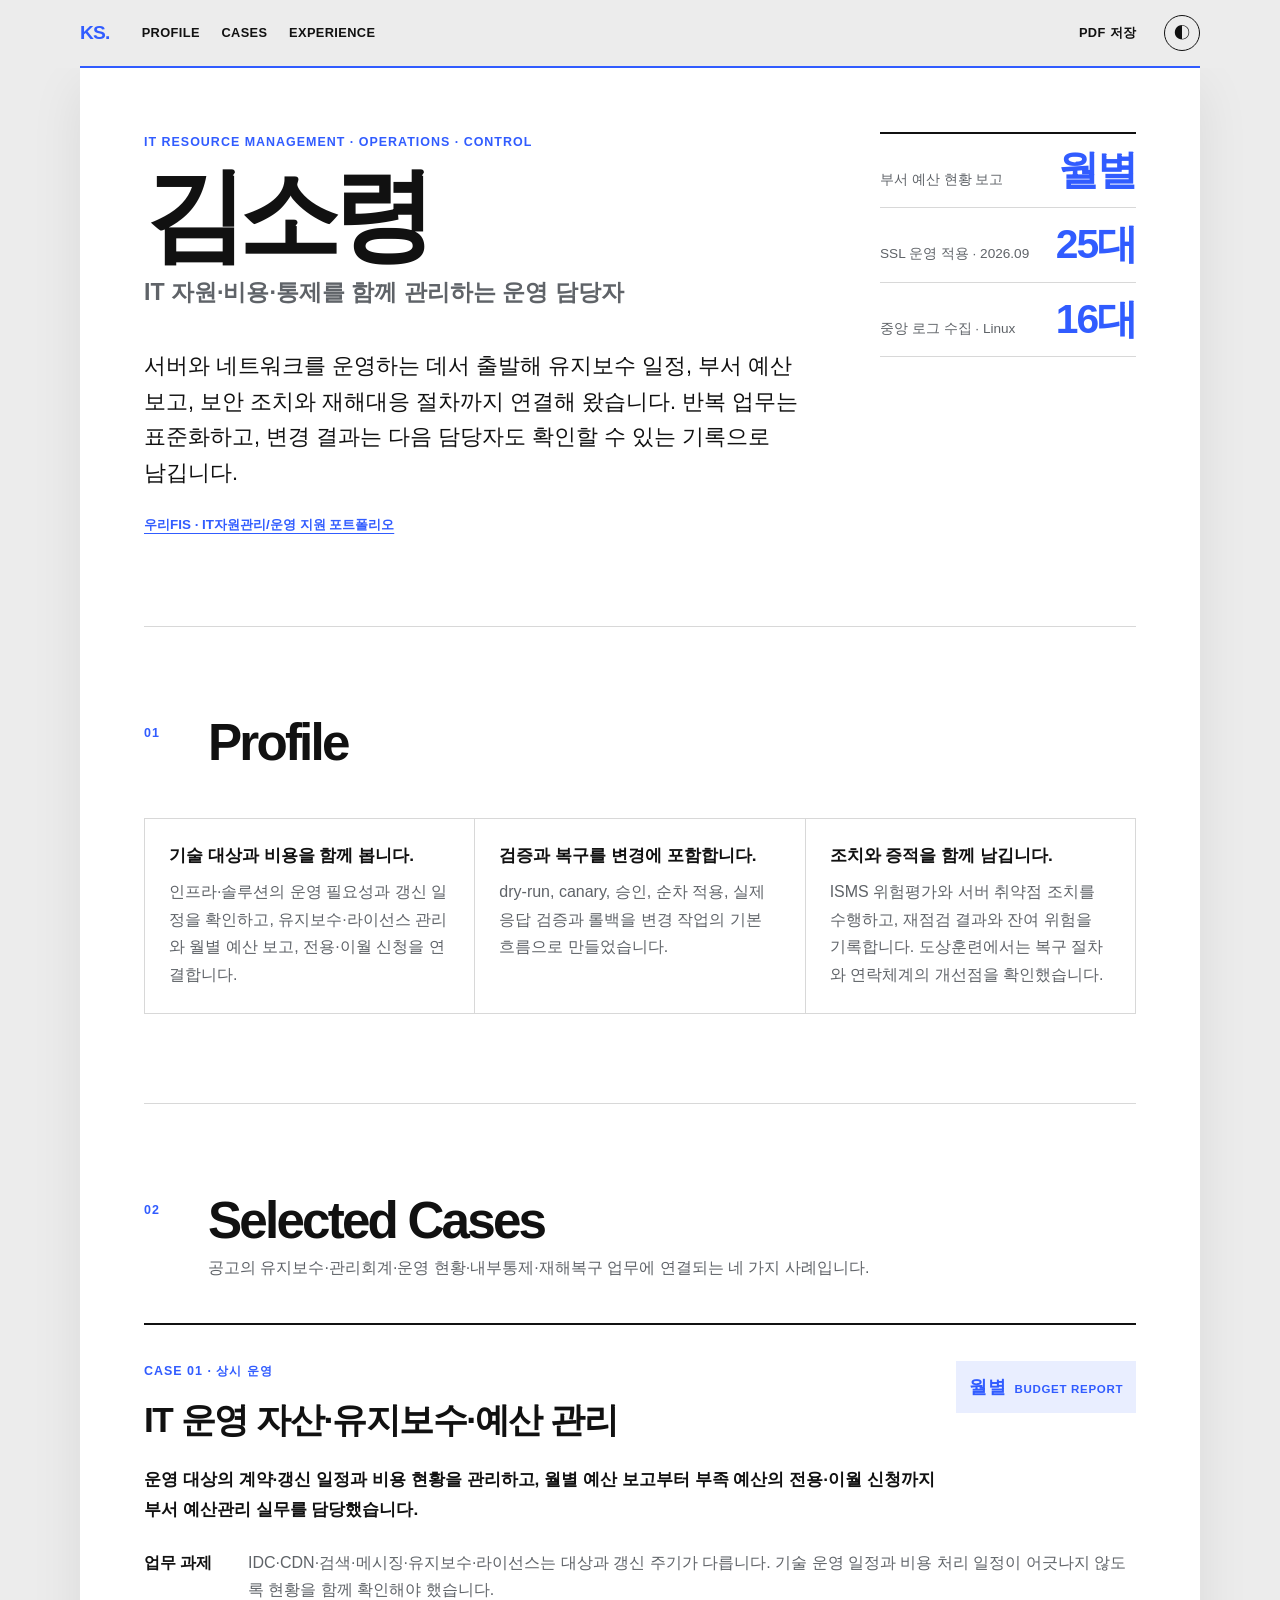
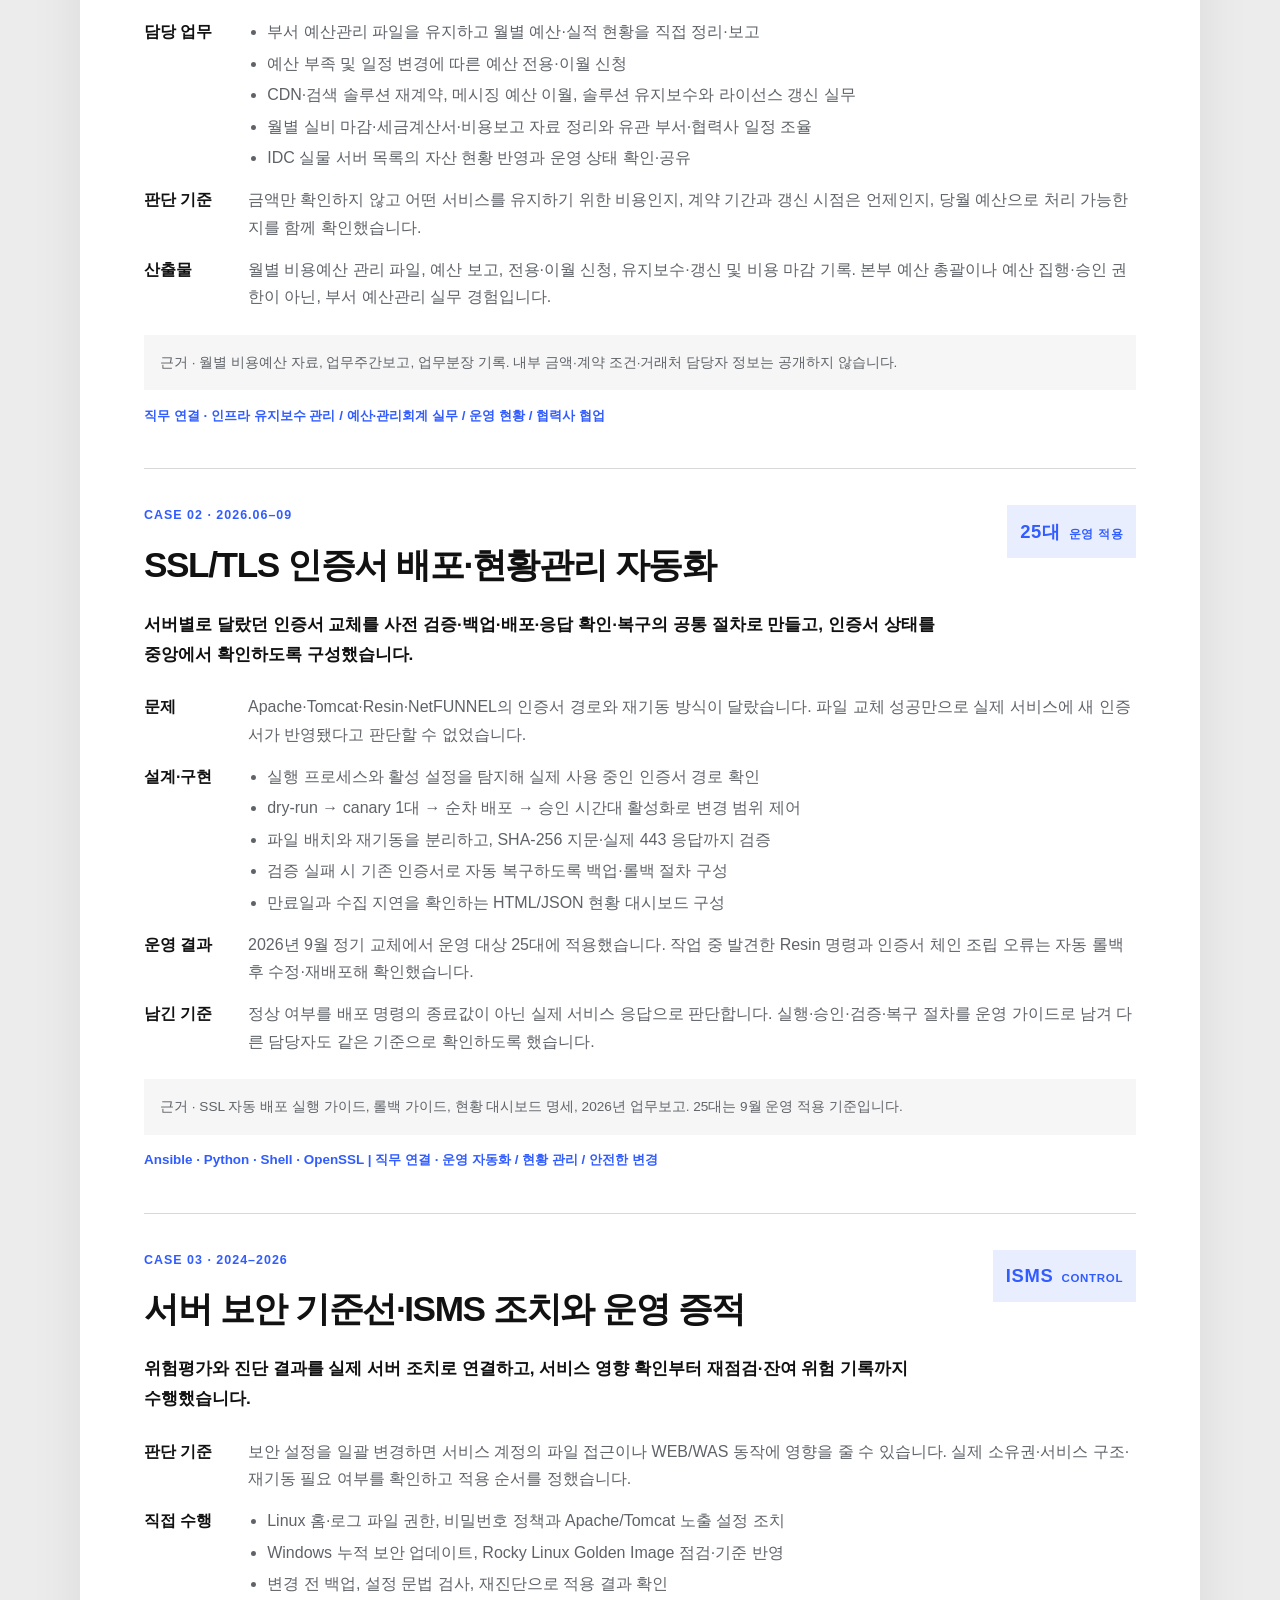
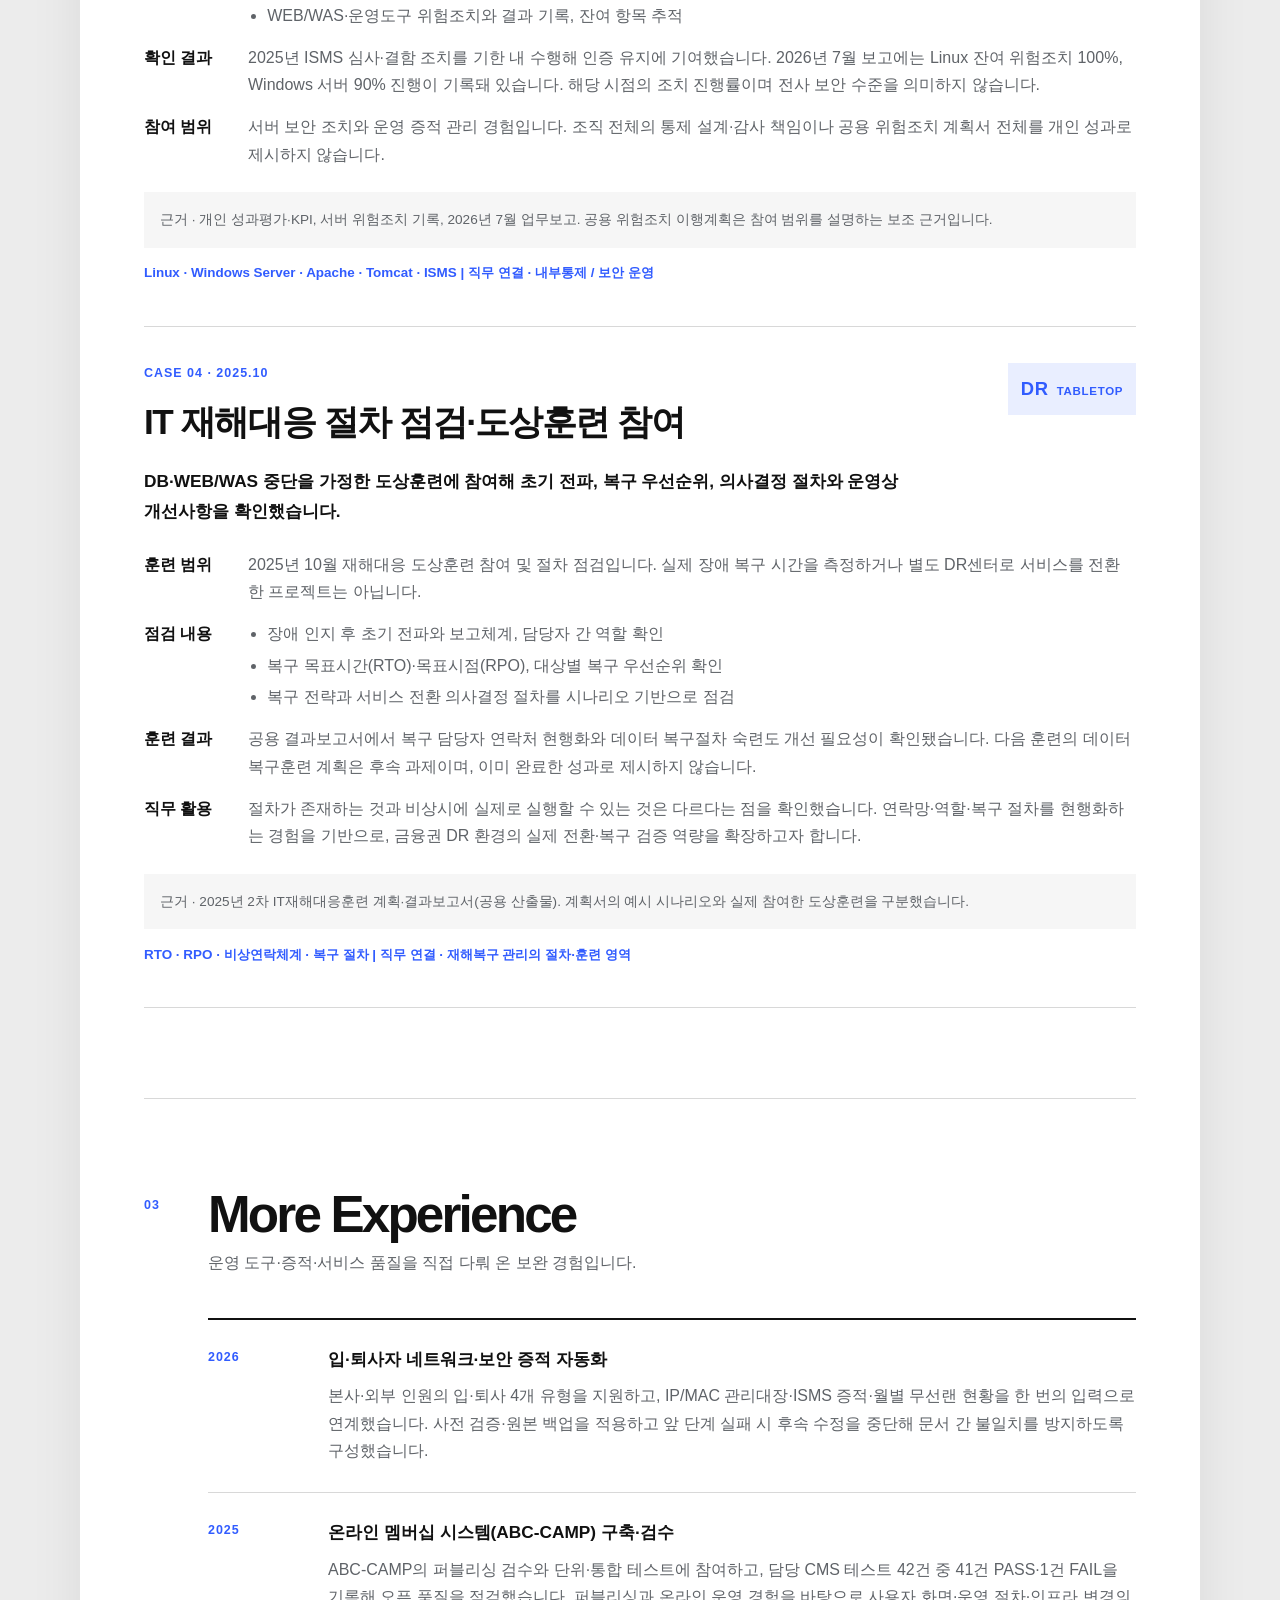
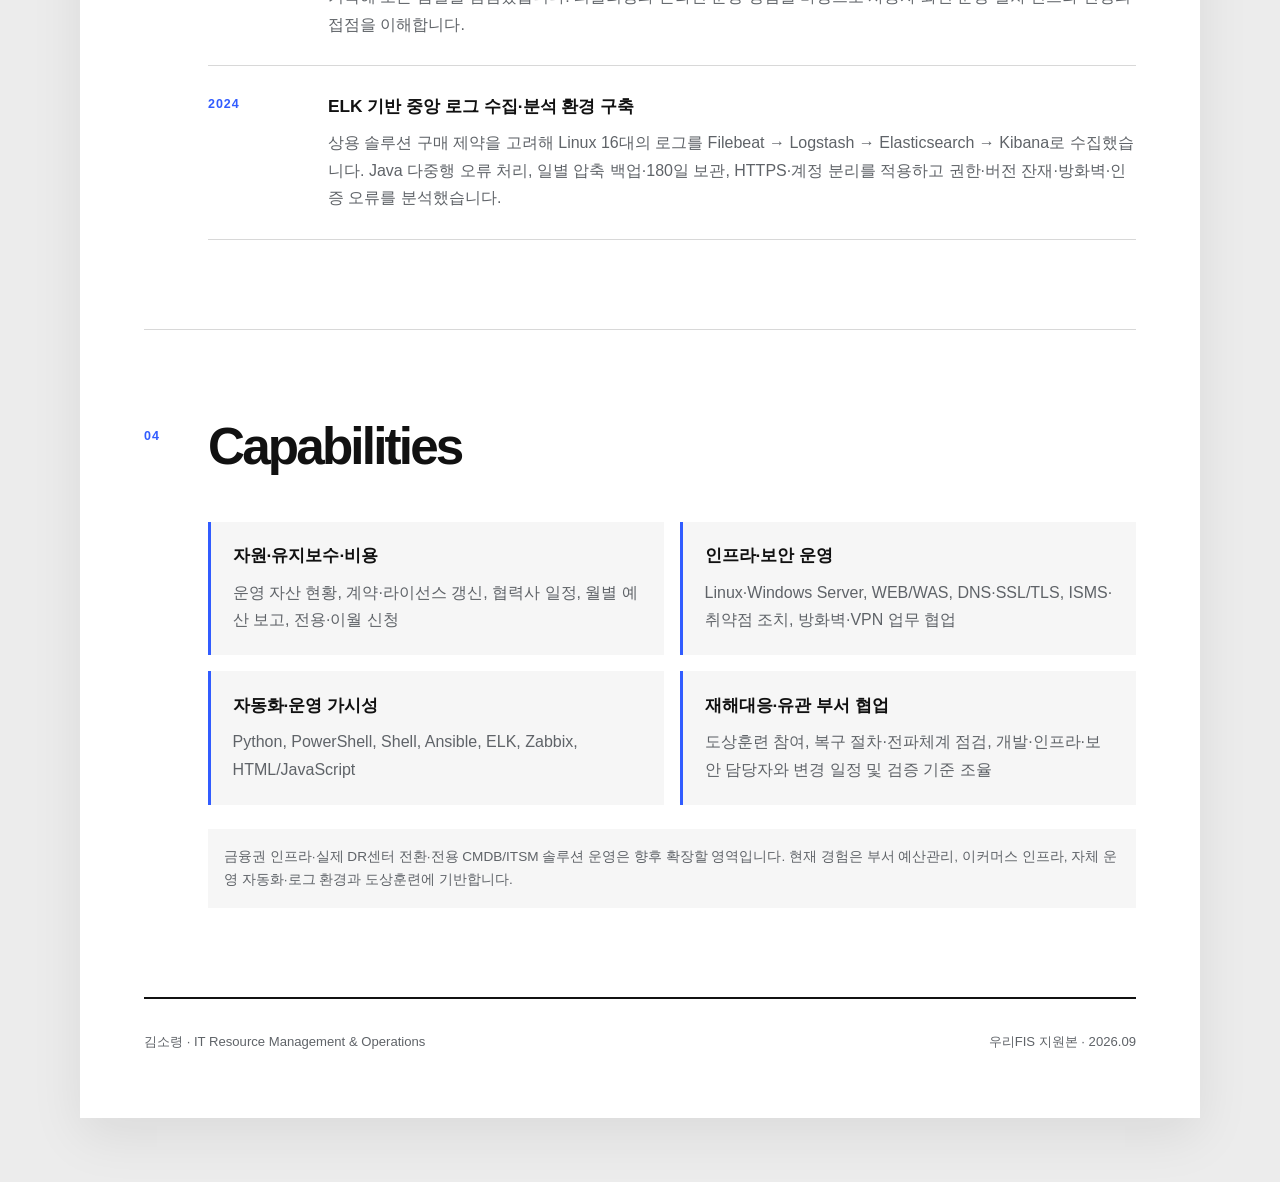
==== commit 9bacfe8f: "우리FIS 지원용 자원관리 운영 포트폴리오 구성" ====
--- a/index.html
+++ b/index.html
@@ -5,10 +5,10 @@
     <meta name="viewport" content="width=device-width, initial-scale=1" />
     <meta
       name="description"
-      content="온라인 서비스와 운영 인프라를 연결하는 김소령의 이력서 및 프로젝트 포트폴리오"
+      content="IT 자원·유지보수·예산·내부통제 경험을 담은 김소령의 우리FIS IT자원관리/운영 지원 포트폴리오"
     />
     <meta name="theme-color" content="#315cff" />
-    <title>김소령 — IT Operations Portfolio</title>
+    <title>김소령 — 우리FIS IT자원관리/운영 포트폴리오</title>
     <link
       rel="icon"
       type="image/svg+xml"
@@ -25,7 +25,7 @@
         <a class="wordmark" href="#top" aria-label="김소령 포트폴리오 홈">KS.</a>
         <div class="nav-links">
           <a href="#profile">PROFILE</a>
-          <a href="#projects">PROJECTS</a>
+          <a href="#projects">CASES</a>
           <a href="#experience">EXPERIENCE</a>
         </div>
         <div class="nav-actions">
@@ -46,27 +46,31 @@
     <main class="resume" id="main">
       <section class="hero" id="top" aria-labelledby="hero-title">
         <div class="hero-copy">
-          <p class="eyebrow">IT OPERATIONS · WEB SERVICE · AUTOMATION</p>
+          <p class="eyebrow">IT RESOURCE MANAGEMENT · OPERATIONS · CONTROL</p>
           <h1 id="hero-title">김소령</h1>
-          <p class="role">IT Operations &amp; Web Service Specialist</p>
+          <p class="role">IT 자원·비용·통제를 함께 관리하는 운영 담당자</p>
           <p class="lead">
-            온라인 서비스 화면과 운영 프로세스를 이해하고, 서버·네트워크·보안·증적 업무를
-            자동화와 문서화로 연결합니다.
+            서버와 네트워크를 운영하는 데서 출발해 유지보수 일정, 부서 예산 보고,
+            보안 조치와 재해대응 절차까지 연결해 왔습니다. 반복 업무는 표준화하고,
+            변경 결과는 다음 담당자도 확인할 수 있는 기록으로 남깁니다.
+          </p>
+          <p class="application-target">
+            <a href="https://careers.woorifis.com/job_posting/rxSudutW">우리FIS · IT자원관리/운영 지원 포트폴리오</a>
           </p>
         </div>
 
         <dl class="metrics" aria-label="주요 프로젝트 수치">
           <div>
-            <dt>SSL 배포 대상</dt>
-            <dd>25</dd>
+            <dt>부서 예산 현황 보고</dt>
+            <dd>월별</dd>
           </div>
           <div>
-            <dt>Linux 로그 노드</dt>
-            <dd>16</dd>
+            <dt>SSL 운영 적용 · 2026.09</dt>
+            <dd>25대</dd>
           </div>
           <div>
-            <dt>멤버십 담당 테스트</dt>
-            <dd>42</dd>
+            <dt>중앙 로그 수집 · Linux</dt>
+            <dd>16대</dd>
           </div>
         </dl>
       </section>
@@ -78,24 +82,24 @@
         </div>
         <div class="profile-statements">
           <article>
-            <h3>서비스 관점으로 운영합니다.</h3>
+            <h3>기술 대상과 비용을 함께 봅니다.</h3>
             <p>
-              퍼블리싱과 온라인 서비스 운영 경험을 바탕으로 인프라 변경이 사용자 화면과
-              운영 절차에 미치는 영향까지 함께 확인합니다.
-            </p>
-          </article>
-          <article>
-            <h3>안전장치를 먼저 설계합니다.</h3>
+              인프라·솔루션의 운영 필요성과 갱신 일정을 확인하고, 유지보수·라이선스 관리와
+              월별 예산 보고, 전용·이월 신청을 연결합니다.
+            </p>
+          </article>
+          <article>
+            <h3>검증과 복구를 변경에 포함합니다.</h3>
             <p>
               dry-run, canary, 승인, 순차 적용, 실제 응답 검증과 롤백을 변경 작업의 기본
               흐름으로 만들었습니다.
             </p>
           </article>
           <article>
-            <h3>운영 사실을 증적으로 남깁니다.</h3>
+            <h3>조치와 증적을 함께 남깁니다.</h3>
             <p>
-              ISMS, 위험평가, 서버 취약점 조치와 입·퇴사자 증적을 담당·기한·결과가 남는
-              문서와 자동화 흐름으로 관리합니다.
+              ISMS 위험평가와 서버 취약점 조치를 수행하고, 재점검 결과와 잔여 위험을
+              기록합니다. 도상훈련에서는 복구 절차와 연락체계의 개선점을 확인했습니다.
             </p>
           </article>
         </div>
@@ -104,93 +108,147 @@
       <section class="section" id="projects" aria-labelledby="projects-title">
         <div class="section-heading">
           <p class="section-index">02</p>
-          <h2 id="projects-title">Selected Projects</h2>
-          <p>문제 정의부터 운영 검증까지 직접 연결한 대표 사례입니다.</p>
+          <h2 id="projects-title">Selected Cases</h2>
+          <p>공고의 유지보수·관리회계·운영 현황·내부통제·재해복구 업무에 연결되는 네 가지 사례입니다.</p>
         </div>
 
         <div class="project-list">
           <article class="project" data-project>
             <header class="project-header">
               <div>
-                <p class="project-number">PROJECT 01 · 2026.06–09</p>
-                <h3>SSL/TLS 인증서 배포·현황관리 자동화</h3>
+                <p class="project-number">CASE 01 · 상시 운영</p>
+                <h3>IT 운영 자산·유지보수·예산 관리</h3>
               </div>
-              <p class="project-metric"><strong>25</strong> TARGETS</p>
+              <p class="project-metric"><strong>월별</strong> BUDGET REPORT</p>
             </header>
             <p class="project-summary">
-              혼재된 Apache·Tomcat·Resin·NetFUNNEL 환경의 인증서 교체를 하나의 안전한
-              운영 절차로 표준화했습니다.
-            </p>
-            <ul>
-              <li>실행 프로세스와 활성 설정을 기준으로 실제 인증서 경로 탐지</li>
-              <li>dry-run → canary 1대 → 순차 배포 → 승인 시간대 활성화</li>
-              <li>SHA-256 지문과 live 443 응답 검증, 실패 시 자동 롤백</li>
-              <li>만료일·수집 지연을 보여주는 HTML/JSON 현황 대시보드 구성</li>
-            </ul>
-            <p class="stack">Ansible · Python · Shell · OpenSSL · Nginx · systemd</p>
+              운영 대상의 계약·갱신 일정과 비용 현황을 관리하고, 월별 예산 보고부터
+              부족 예산의 전용·이월 신청까지 부서 예산관리 실무를 담당했습니다.
+            </p>
+            <dl class="project-story">
+              <dt>업무 과제</dt>
+              <dd>IDC·CDN·검색·메시징·유지보수·라이선스는 대상과 갱신 주기가 다릅니다.
+                기술 운영 일정과 비용 처리 일정이 어긋나지 않도록 현황을 함께 확인해야 했습니다.</dd>
+              <dt>담당 업무</dt>
+              <dd><ul>
+                <li>부서 예산관리 파일을 유지하고 월별 예산·실적 현황을 직접 정리·보고</li>
+                <li>예산 부족 및 일정 변경에 따른 예산 전용·이월 신청</li>
+                <li>CDN·검색 솔루션 재계약, 메시징 예산 이월, 솔루션 유지보수와 라이선스 갱신 실무</li>
+                <li>월별 실비 마감·세금계산서·비용보고 자료 정리와 유관 부서·협력사 일정 조율</li>
+                <li>IDC 실물 서버 목록의 자산 현황 반영과 운영 상태 확인·공유</li>
+              </ul></dd>
+              <dt>판단 기준</dt>
+              <dd>금액만 확인하지 않고 어떤 서비스를 유지하기 위한 비용인지, 계약 기간과 갱신 시점은
+                언제인지, 당월 예산으로 처리 가능한지를 함께 확인했습니다.</dd>
+              <dt>산출물</dt>
+              <dd>월별 비용예산 관리 파일, 예산 보고, 전용·이월 신청, 유지보수·갱신 및 비용 마감 기록.
+                본부 예산 총괄이나 예산 집행·승인 권한이 아닌, 부서 예산관리 실무 경험입니다.</dd>
+            </dl>
+            <p class="evidence-note">근거 · 월별 비용예산 자료, 업무주간보고, 업무분장 기록. 내부 금액·계약 조건·거래처 담당자 정보는 공개하지 않습니다.</p>
+            <p class="stack">직무 연결 · 인프라 유지보수 관리 / 예산·관리회계 실무 / 운영 현황 / 협력사 협업</p>
           </article>
 
           <article class="project" data-project>
             <header class="project-header">
               <div>
-                <p class="project-number">PROJECT 02 · 2026</p>
-                <h3>입·퇴사자 네트워크·보안 증적 자동화</h3>
+                <p class="project-number">CASE 02 · 2026.06–09</p>
+                <h3>SSL/TLS 인증서 배포·현황관리 자동화</h3>
               </div>
-              <p class="project-metric"><strong>3</strong> EVIDENCE FLOWS</p>
+              <p class="project-metric"><strong>25대</strong> 운영 적용</p>
             </header>
             <p class="project-summary">
-              본사·외부 인원의 네트워크 등록/회수와 월별 보안 증적을 한 번의 입력으로
-              일관되게 처리하도록 만들었습니다.
-            </p>
-            <ul>
-              <li>본사 입사·퇴사, 외부 입사·퇴사 4개 처리 유형 지원</li>
-              <li>IP/MAC 관리대장, ISMS 증적, 월별 무선랜 현황 연계</li>
-              <li>사전 검증, 명시적 확인, 원본 백업과 실패 단계 이후 작업 차단</li>
-              <li>성공·건너뜀·실패 결과를 작업 종료 시 한 화면에 요약</li>
-            </ul>
-            <p class="stack">Python · openpyxl · python-docx · PowerShell COM</p>
+              서버별로 달랐던 인증서 교체를 사전 검증·백업·배포·응답 확인·복구의
+              공통 절차로 만들고, 인증서 상태를 중앙에서 확인하도록 구성했습니다.
+            </p>
+            <dl class="project-story">
+              <dt>문제</dt>
+              <dd>Apache·Tomcat·Resin·NetFUNNEL의 인증서 경로와 재기동 방식이 달랐습니다.
+                파일 교체 성공만으로 실제 서비스에 새 인증서가 반영됐다고 판단할 수 없었습니다.</dd>
+              <dt>설계·구현</dt>
+              <dd><ul>
+                <li>실행 프로세스와 활성 설정을 탐지해 실제 사용 중인 인증서 경로 확인</li>
+                <li>dry-run → canary 1대 → 순차 배포 → 승인 시간대 활성화로 변경 범위 제어</li>
+                <li>파일 배치와 재기동을 분리하고, SHA-256 지문·실제 443 응답까지 검증</li>
+                <li>검증 실패 시 기존 인증서로 자동 복구하도록 백업·롤백 절차 구성</li>
+                <li>만료일과 수집 지연을 확인하는 HTML/JSON 현황 대시보드 구성</li>
+              </ul></dd>
+              <dt>운영 결과</dt>
+              <dd>2026년 9월 정기 교체에서 운영 대상 25대에 적용했습니다. 작업 중 발견한 Resin 명령과
+                인증서 체인 조립 오류는 자동 롤백 후 수정·재배포해 확인했습니다.</dd>
+              <dt>남긴 기준</dt>
+              <dd>정상 여부를 배포 명령의 종료값이 아닌 실제 서비스 응답으로 판단합니다.
+                실행·승인·검증·복구 절차를 운영 가이드로 남겨 다른 담당자도 같은 기준으로 확인하도록 했습니다.</dd>
+            </dl>
+            <p class="evidence-note">근거 · SSL 자동 배포 실행 가이드, 롤백 가이드, 현황 대시보드 명세, 2026년 업무보고. 25대는 9월 운영 적용 기준입니다.</p>
+            <p class="stack">Ansible · Python · Shell · OpenSSL | 직무 연결 · 운영 자동화 / 현황 관리 / 안전한 변경</p>
           </article>
 
           <article class="project" data-project>
             <header class="project-header">
               <div>
-                <p class="project-number">PROJECT 03 · 2024</p>
-                <h3>ELK 기반 중앙 로그 분석 환경</h3>
-              </div>
-              <p class="project-metric"><strong>16</strong> LINUX NODES</p>
-            </header>
-            <p class="project-summary">
-              분산된 웹·WAS 로그를 내부에서 검색하고 장애 원인을 추적할 수 있도록 중앙
-              수집 환경을 구축했습니다.
-            </p>
-            <ul>
-              <li>Filebeat → Logstash → Elasticsearch → Kibana 수집 구조 구성</li>
-              <li>Java stack trace를 한 이벤트로 묶는 multiline 규칙 적용</li>
-              <li>일별 압축 백업과 180일 보관 정책, HTTPS와 계정 분리</li>
-              <li>node.lock, 버전 잔재, 방화벽·인증 오류를 단계별로 분석</li>
-            </ul>
-            <p class="stack">ELK 7.9.2 · Filebeat · Linux · systemd · HTTPS</p>
-          </article>
-
-          <article class="project" data-project>
-            <header class="project-header">
-              <div>
-                <p class="project-number">PROJECT 04 · 2024–2026</p>
-                <h3>서버 보안 기준선·취약점·ISMS 운영</h3>
+                <p class="project-number">CASE 03 · 2024–2026</p>
+                <h3>서버 보안 기준선·ISMS 조치와 운영 증적</h3>
               </div>
               <p class="project-metric"><strong>ISMS</strong> CONTROL</p>
             </header>
             <p class="project-summary">
-              진단 결과를 시스템별 조치 항목으로 바꾸고 담당·기한·잔여 위험과 증적을
-              함께 추적했습니다.
-            </p>
-            <ul>
-              <li>Linux 권한·로그·비밀번호 정책과 Apache/Tomcat 노출 설정 조치</li>
-              <li>Windows 누적 업데이트와 Rocky Linux Golden Image 점검</li>
-              <li>WEB/WAS 취약점 조치, 기준선 점검과 위험평가 이행 추적</li>
-              <li>Linux 100%, Windows 90% 개선율 기록(2026년 7월 집계)</li>
-            </ul>
-            <p class="stack">Linux · Windows Server · Apache · Tomcat · ISMS</p>
+              위험평가와 진단 결과를 실제 서버 조치로 연결하고, 서비스 영향 확인부터
+              재점검·잔여 위험 기록까지 수행했습니다.
+            </p>
+            <dl class="project-story">
+              <dt>판단 기준</dt>
+              <dd>보안 설정을 일괄 변경하면 서비스 계정의 파일 접근이나 WEB/WAS 동작에 영향을 줄 수 있습니다.
+                실제 소유권·서비스 구조·재기동 필요 여부를 확인하고 적용 순서를 정했습니다.</dd>
+              <dt>직접 수행</dt>
+              <dd><ul>
+                <li>Linux 홈·로그 파일 권한, 비밀번호 정책과 Apache/Tomcat 노출 설정 조치</li>
+                <li>Windows 누적 보안 업데이트, Rocky Linux Golden Image 점검·기준 반영</li>
+                <li>변경 전 백업, 설정 문법 검사, 재진단으로 적용 결과 확인</li>
+                <li>WEB/WAS·운영도구 위험조치와 결과 기록, 잔여 항목 추적</li>
+              </ul></dd>
+              <dt>확인 결과</dt>
+              <dd>2025년 ISMS 심사·결함 조치를 기한 내 수행해 인증 유지에 기여했습니다.
+                2026년 7월 보고에는 Linux 잔여 위험조치 100%, Windows 서버 90% 진행이 기록돼 있습니다.
+                해당 시점의 조치 진행률이며 전사 보안 수준을 의미하지 않습니다.</dd>
+              <dt>참여 범위</dt>
+              <dd>서버 보안 조치와 운영 증적 관리 경험입니다. 조직 전체의 통제 설계·감사 책임이나
+                공용 위험조치 계획서 전체를 개인 성과로 제시하지 않습니다.</dd>
+            </dl>
+            <p class="evidence-note">근거 · 개인 성과평가·KPI, 서버 위험조치 기록, 2026년 7월 업무보고. 공용 위험조치 이행계획은 참여 범위를 설명하는 보조 근거입니다.</p>
+            <p class="stack">Linux · Windows Server · Apache · Tomcat · ISMS | 직무 연결 · 내부통제 / 보안 운영</p>
+          </article>
+
+          <article class="project" data-project>
+            <header class="project-header">
+              <div>
+                <p class="project-number">CASE 04 · 2025.10</p>
+                <h3>IT 재해대응 절차 점검·도상훈련 참여</h3>
+              </div>
+              <p class="project-metric"><strong>DR</strong> TABLETOP</p>
+            </header>
+            <p class="project-summary">
+              DB·WEB/WAS 중단을 가정한 도상훈련에 참여해 초기 전파, 복구 우선순위,
+              의사결정 절차와 운영상 개선사항을 확인했습니다.
+            </p>
+            <dl class="project-story">
+              <dt>훈련 범위</dt>
+              <dd>2025년 10월 재해대응 도상훈련 참여 및 절차 점검입니다.
+                실제 장애 복구 시간을 측정하거나 별도 DR센터로 서비스를 전환한 프로젝트는 아닙니다.</dd>
+              <dt>점검 내용</dt>
+              <dd><ul>
+                <li>장애 인지 후 초기 전파와 보고체계, 담당자 간 역할 확인</li>
+                <li>복구 목표시간(RTO)·목표시점(RPO), 대상별 복구 우선순위 확인</li>
+                <li>복구 전략과 서비스 전환 의사결정 절차를 시나리오 기반으로 점검</li>
+              </ul></dd>
+              <dt>훈련 결과</dt>
+              <dd>공용 결과보고서에서 복구 담당자 연락처 현행화와 데이터 복구절차 숙련도 개선 필요성이
+                확인됐습니다. 다음 훈련의 데이터 복구훈련 계획은 후속 과제이며, 이미 완료한 성과로 제시하지 않습니다.</dd>
+              <dt>직무 활용</dt>
+              <dd>절차가 존재하는 것과 비상시에 실제로 실행할 수 있는 것은 다르다는 점을 확인했습니다.
+                연락망·역할·복구 절차를 현행화하는 경험을 기반으로, 금융권 DR 환경의 실제 전환·복구 검증 역량을 확장하고자 합니다.</dd>
+            </dl>
+            <p class="evidence-note">근거 · 2025년 2차 IT재해대응훈련 계획·결과보고서(공용 산출물). 계획서의 예시 시나리오와 실제 참여한 도상훈련을 구분했습니다.</p>
+            <p class="stack">RTO · RPO · 비상연락체계 · 복구 절차 | 직무 연결 · 재해복구 관리의 절차·훈련 영역</p>
           </article>
         </div>
       </section>
@@ -198,37 +256,41 @@
       <section class="section" id="experience" aria-labelledby="experience-title">
         <div class="section-heading">
           <p class="section-index">03</p>
-          <h2 id="experience-title">Experience Snapshot</h2>
+          <h2 id="experience-title">More Experience</h2>
+          <p>운영 도구·증적·서비스 품질을 직접 다뤄 온 보완 경험입니다.</p>
         </div>
 
         <div class="timeline">
           <article>
             <p class="timeline-date">2026</p>
             <div>
-              <h3>IT 운영 자동화와 보안 기준선 확장</h3>
+              <h3>입·퇴사자 네트워크·보안 증적 자동화</h3>
               <p>
-                SSL 교체 자동화, 입·퇴사자 증적 자동화, Windows 업데이트, Golden Image,
-                WEB/WAS 취약점 조치와 네트워크 운영을 수행했습니다.
+                본사·외부 인원의 입·퇴사 4개 유형을 지원하고, IP/MAC 관리대장·ISMS 증적·월별
+                무선랜 현황을 한 번의 입력으로 연계했습니다. 사전 검증·원본 백업을 적용하고
+                앞 단계 실패 시 후속 수정을 중단해 문서 간 불일치를 방지하도록 구성했습니다.
               </p>
             </div>
           </article>
           <article>
             <p class="timeline-date">2025</p>
             <div>
-              <h3>온라인 멤버십 시스템 구축·검수</h3>
+              <h3>온라인 멤버십 시스템(ABC-CAMP) 구축·검수</h3>
               <p>
                 ABC-CAMP의 퍼블리싱 검수와 단위·통합 테스트에 참여하고, 담당 CMS 테스트
-                42건 중 41건 PASS·1건 FAIL을 기록해 오픈 품질을 점검했습니다.
+                42건 중 41건 PASS·1건 FAIL을 기록해 오픈 품질을 점검했습니다. 퍼블리싱과
+                온라인 운영 경험을 바탕으로 사용자 화면·운영 절차·인프라 변경의 접점을 이해합니다.
               </p>
             </div>
           </article>
           <article>
             <p class="timeline-date">2024</p>
             <div>
-              <h3>중앙 로그와 상시 운영 체계 구축</h3>
+              <h3>ELK 기반 중앙 로그 수집·분석 환경 구축</h3>
               <p>
-                ELK 로그 환경, 온라인 인프라 유지보수, 월별 점검대장, 입·퇴사자 인적보안
-                증적과 본사 단말 MAC 바인딩 업무를 수행했습니다.
+                상용 솔루션 구매 제약을 고려해 Linux 16대의 로그를 Filebeat → Logstash →
+                Elasticsearch → Kibana로 수집했습니다. Java 다중행 오류 처리, 일별 압축 백업·180일
+                보관, HTTPS·계정 분리를 적용하고 권한·버전 잔재·방화벽·인증 오류를 분석했습니다.
               </p>
             </div>
           </article>
@@ -242,27 +304,31 @@
         </div>
         <div class="capability-grid">
           <article>
-            <h3>Infrastructure</h3>
-            <p>Linux, Windows Server, Apache, Tomcat, Nginx, DNS, SSL/TLS</p>
-          </article>
-          <article>
-            <h3>Security &amp; Network</h3>
-            <p>ISMS, 취약점 조치, 방화벽 정책, VPN 요청, Meraki, MAC 바인딩</p>
-          </article>
-          <article>
-            <h3>Automation &amp; Observability</h3>
+            <h3>자원·유지보수·비용</h3>
+            <p>운영 자산 현황, 계약·라이선스 갱신, 협력사 일정, 월별 예산 보고, 전용·이월 신청</p>
+          </article>
+          <article>
+            <h3>인프라·보안 운영</h3>
+            <p>Linux·Windows Server, WEB/WAS, DNS·SSL/TLS, ISMS·취약점 조치, 방화벽·VPN 업무 협업</p>
+          </article>
+          <article>
+            <h3>자동화·운영 가시성</h3>
             <p>Python, PowerShell, Shell, Ansible, ELK, Zabbix, HTML/JavaScript</p>
           </article>
           <article>
-            <h3>Service Operations</h3>
-            <p>UI/UX 검수, 통합 테스트, 운영 문서, 계약·라이선스·비용 지원</p>
-          </article>
-        </div>
+            <h3>재해대응·유관 부서 협업</h3>
+            <p>도상훈련 참여, 복구 절차·전파체계 점검, 개발·인프라·보안 담당자와 변경 일정 및 검증 기준 조율</p>
+          </article>
+        </div>
+        <p class="scope-note">
+          금융권 인프라·실제 DR센터 전환·전용 CMDB/ITSM 솔루션 운영은 향후 확장할 영역입니다.
+          현재 경험은 부서 예산관리, 이커머스 인프라, 자체 운영 자동화·로그 환경과 도상훈련에 기반합니다.
+        </p>
       </section>
 
       <footer class="footer">
-        <p>김소령 · IT Operations Portfolio</p>
-        <p>Last updated 2026.09</p>
+        <p>김소령 · IT Resource Management &amp; Operations</p>
+        <p>우리FIS 지원본 · 2026.09</p>
       </footer>
     </main>
   </body>
--- a/styles.css
+++ b/styles.css
@@ -204,6 +204,13 @@
   border-top: 2px solid var(--ink);
 }
 
+.application-target {
+  margin: 1.4rem 0 0;
+  color: var(--accent);
+  font-size: 0.84rem;
+  font-weight: 700;
+}
+
 .metrics div {
   display: flex;
   align-items: baseline;
@@ -349,6 +356,39 @@
   font-weight: 700;
 }
 
+.project-story {
+  display: grid;
+  grid-template-columns: 5.5rem minmax(0, 1fr);
+  gap: 0.9rem 1rem;
+  margin: 1.5rem 0;
+}
+
+.project-story dt {
+  font-weight: 700;
+}
+
+.project-story dd {
+  margin: 0;
+  color: var(--muted);
+  overflow-wrap: anywhere;
+}
+
+.project-story ul {
+  margin: 0;
+}
+
+.evidence-note,
+.scope-note {
+  padding: 1rem;
+  background: var(--surface);
+  color: var(--muted);
+  font-size: 0.85rem;
+}
+
+.scope-note {
+  margin: 1.5rem 0 0 4rem;
+}
+
 .timeline {
   margin-left: 4rem;
   border-top: 2px solid var(--ink);
@@ -455,7 +495,8 @@
 
   .profile-statements,
   .timeline,
-  .capability-grid {
+  .capability-grid,
+  .scope-note {
     margin-left: 0;
   }
 
@@ -474,6 +515,15 @@
 }
 
 @media (max-width: 480px) {
+  .project-story {
+    grid-template-columns: 1fr;
+    gap: 0.35rem;
+  }
+
+  .project-story dd + dt {
+    margin-top: 0.8rem;
+  }
+
   .wordmark {
     display: none;
   }
@@ -492,7 +542,12 @@
 }
 
 @media print {
-  :root {
+  :root,
+  :root[data-theme="dark"] {
+    color-scheme: light;
+    --accent: #2447cc;
+    --accent-soft: #e9eeff;
+    --bg: #ffffff;
     --paper: #ffffff;
     --ink: #000000;
     --muted: #444444;
